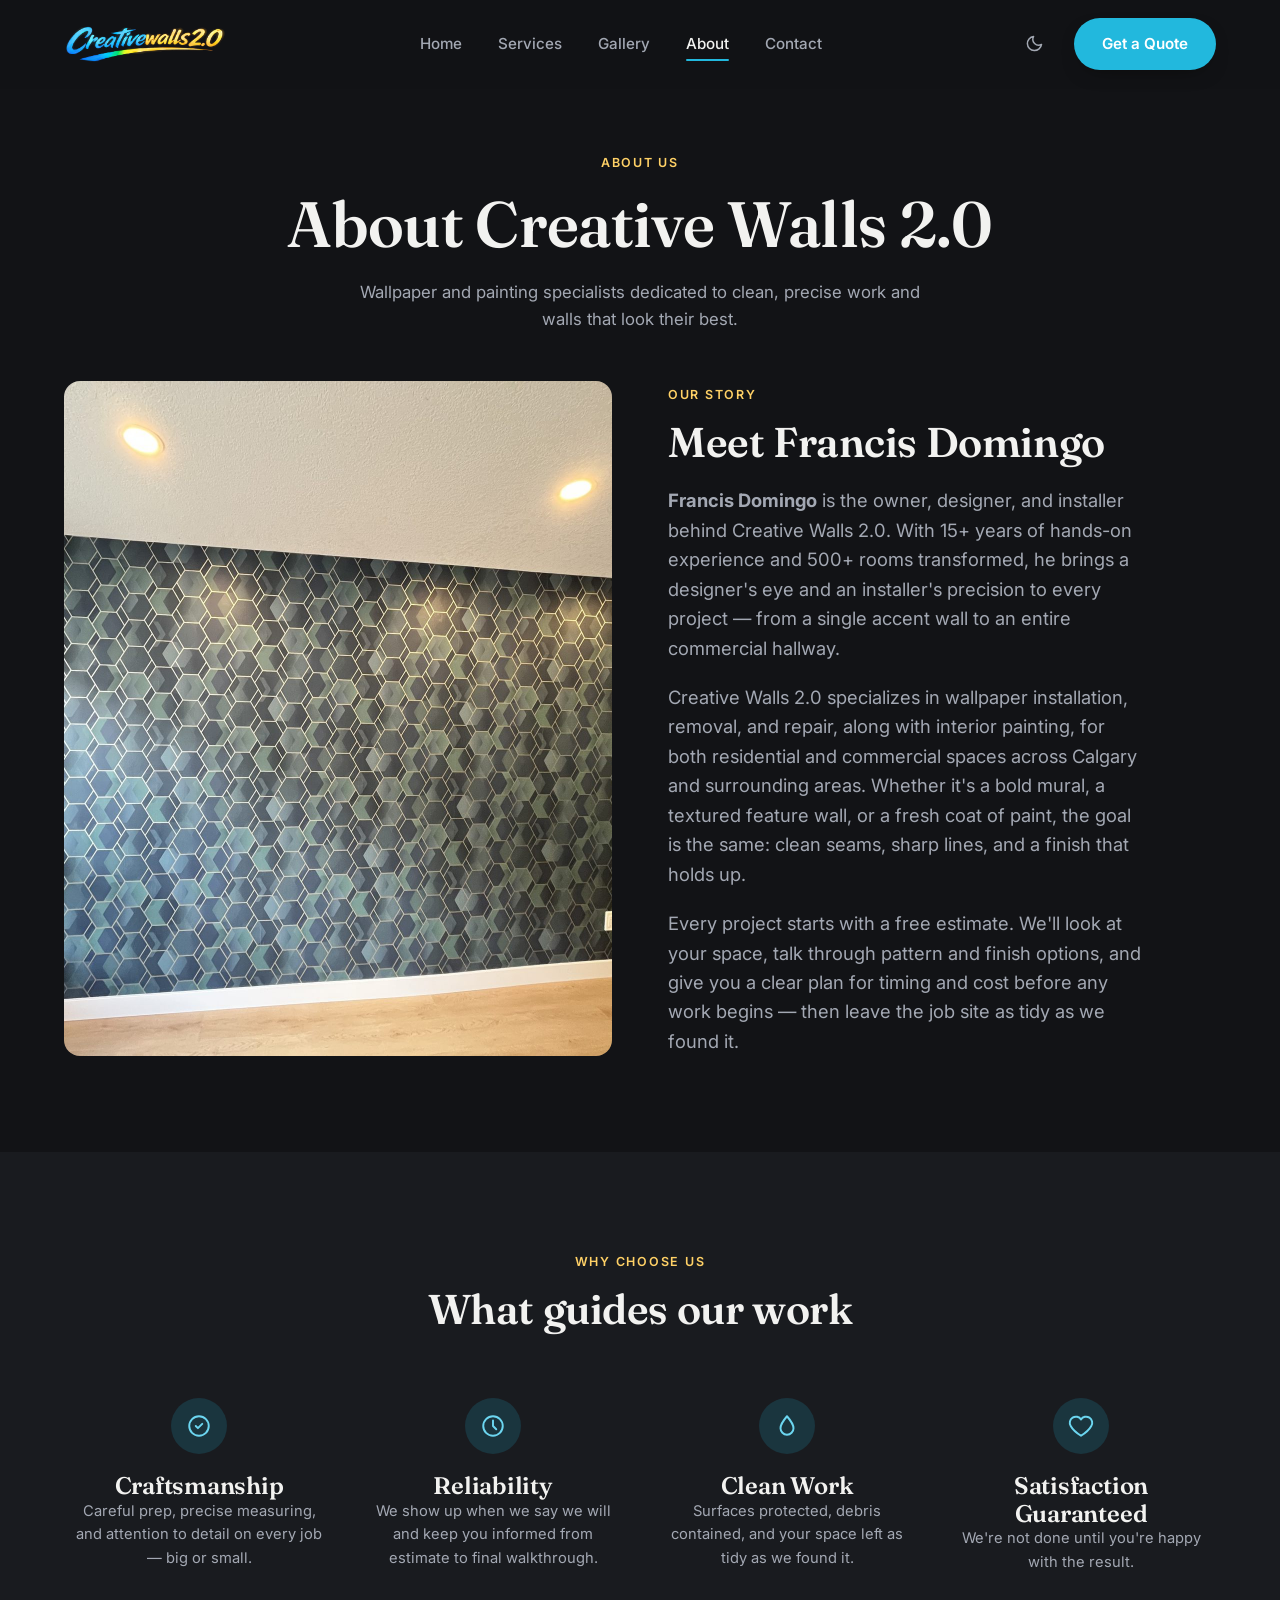
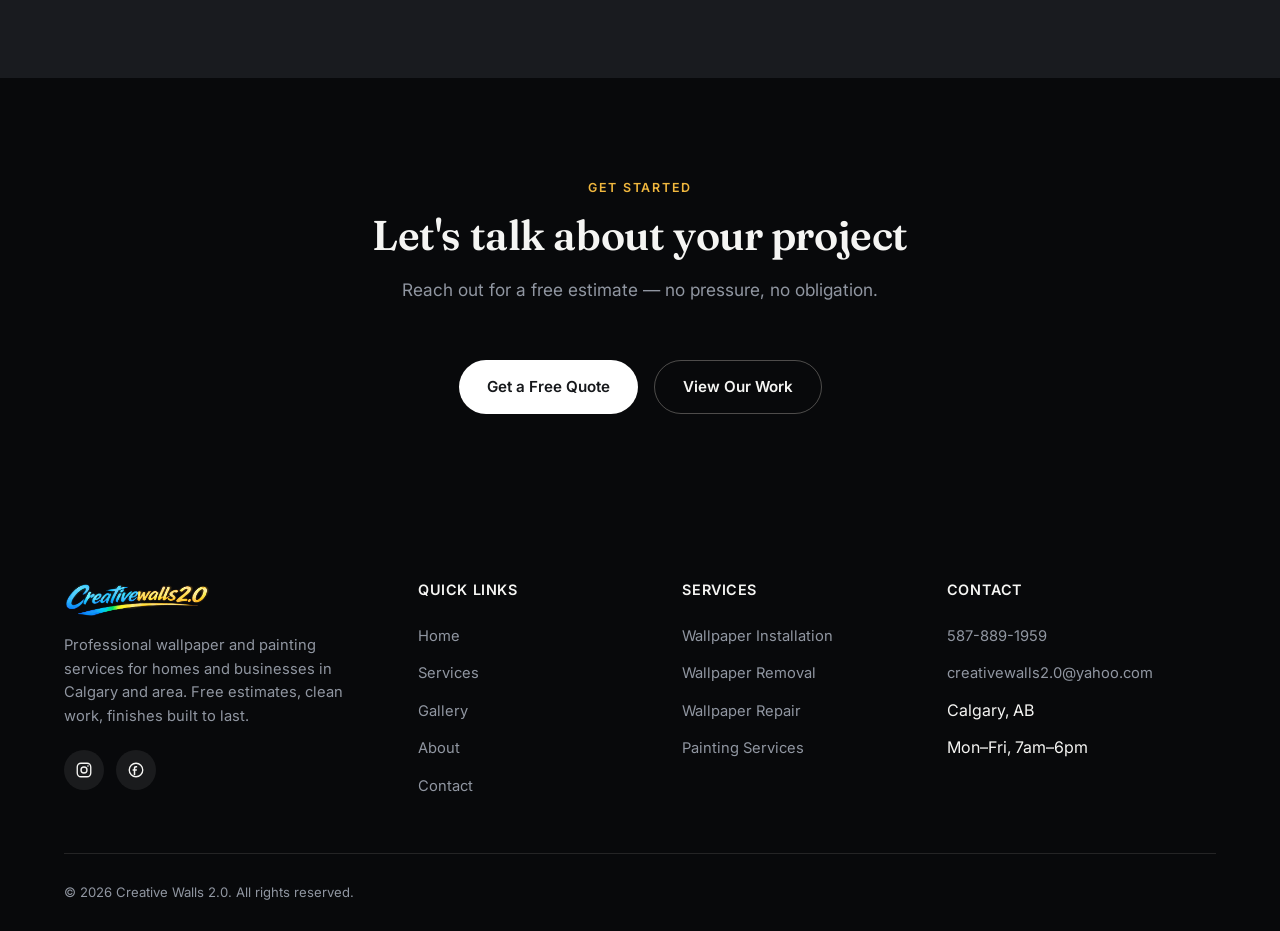
==== about.html @ c2001991 "Initial commit: Creative Walls 2.0 website Static HTML/CSS/JS site for a Calgary wallpaper and paint" ====
<!doctype html>
<html lang="en">
<head>
<meta charset="UTF-8" />
<script>try{var t=localStorage.getItem('cw2-theme')||'dark';document.documentElement.setAttribute('data-theme',t);}catch(e){}</script>
<meta name="viewport" content="width=device-width, initial-scale=1.0" />
<title>About — Creative Walls 2.0</title>
<meta name="description" content="Learn about Creative Walls 2.0 — wallpaper and painting specialists led by Francis Domingo." />
<link rel="preconnect" href="https://fonts.googleapis.com" />
<link rel="preconnect" href="https://fonts.gstatic.com" crossorigin />
<link href="https://fonts.googleapis.com/css2?family=Fraunces:opsz,wght@9..144,500;9..144,600;9..144,700&family=Inter:wght@400;500;600;700&display=swap" rel="stylesheet" />
<link rel="stylesheet" href="css/style.css" />
</head>
<body>

<header class="site-header">
  <nav class="nav">
    <a href="index.html" class="logo"><img src="images/logo/creativewalls-logo.png" alt="Creative Walls 2.0" /></a>
    <ul class="nav-links">
      <li><a href="index.html">Home</a></li>
      <li><a href="services.html">Services</a></li>
      <li><a href="gallery.html">Gallery</a></li>
      <li><a href="about.html">About</a></li>
      <li><a href="contact.html">Contact</a></li>
    </ul>
    <div class="nav-actions">
      <button class="theme-toggle" aria-label="Toggle dark mode">
        <svg class="icon-sun" viewBox="0 0 24 24" fill="none" stroke="currentColor" stroke-width="1.8" stroke-linecap="round"><circle cx="12" cy="12" r="4"/><path d="M12 2v2M12 20v2M4.9 4.9l1.4 1.4M17.7 17.7l1.4 1.4M2 12h2M20 12h2M4.9 19.1l1.4-1.4M17.7 6.3l1.4-1.4"/></svg>
        <svg class="icon-moon" viewBox="0 0 24 24" fill="none" stroke="currentColor" stroke-width="1.8" stroke-linecap="round" stroke-linejoin="round"><path d="M21 12.5A8.5 8.5 0 1111.5 3a7 7 0 009.5 9.5z"/></svg>
      </button>
      <a href="contact.html" class="btn btn-primary">Get a Quote</a>
      <button class="nav-toggle" aria-label="Toggle menu" aria-expanded="false">
        <svg viewBox="0 0 24 24" fill="none" stroke="currentColor" stroke-width="1.8" stroke-linecap="round"><path d="M4 7h16M4 12h16M4 17h16"/></svg>
      </button>
    </div>
  </nav>
</header>

<main>

  <div class="page-header container">
    <span class="eyebrow">About Us</span>
    <h1>About Creative Walls 2.0</h1>
    <p>Wallpaper and painting specialists dedicated to clean, precise work and walls that look their best.</p>
  </div>

  <section class="container about-hero">
    <div class="hero-media reveal">
      <div class="photo"><img src="images/wallpaper/wall1After.jpg" alt="Finished bedroom accent wall with blue patterned wallpaper" /></div>
    </div>
    <div class="hero-copy reveal">
      <span class="eyebrow">Our Story</span>
      <h2>Meet Francis Domingo</h2>
      <p><strong>Francis Domingo</strong> is the owner, designer, and installer behind Creative Walls 2.0. With 15+ years of hands-on experience and 500+ rooms transformed, he brings a designer's eye and an installer's precision to every project — from a single accent wall to an entire commercial hallway.</p>
      <p>Creative Walls 2.0 specializes in wallpaper installation, removal, and repair, along with interior painting, for both residential and commercial spaces across Calgary and surrounding areas. Whether it's a bold mural, a textured feature wall, or a fresh coat of paint, the goal is the same: clean seams, sharp lines, and a finish that holds up.</p>
      <p>Every project starts with a free estimate. We'll look at your space, talk through pattern and finish options, and give you a clear plan for timing and cost before any work begins — then leave the job site as tidy as we found it.</p>
    </div>
  </section>

  <!-- Values -->
  <section class="section-alt">
    <div class="container">
      <div class="section-head center reveal">
        <span class="eyebrow">Why Choose Us</span>
        <h2>What guides our work</h2>
      </div>
      <div class="grid-4">
        <div class="value-card reveal">
          <div class="icon-badge">
            <svg viewBox="0 0 24 24" fill="none" stroke="currentColor" stroke-width="1.8" stroke-linecap="round" stroke-linejoin="round"><circle cx="12" cy="12" r="9"/><path d="M9 12l2 2 4-4"/></svg>
          </div>
          <h3>Craftsmanship</h3>
          <p>Careful prep, precise measuring, and attention to detail on every job — big or small.</p>
        </div>
        <div class="value-card reveal">
          <div class="icon-badge">
            <svg viewBox="0 0 24 24" fill="none" stroke="currentColor" stroke-width="1.8" stroke-linecap="round" stroke-linejoin="round"><circle cx="12" cy="12" r="9"/><path d="M12 7v5l3 3"/></svg>
          </div>
          <h3>Reliability</h3>
          <p>We show up when we say we will and keep you informed from estimate to final walkthrough.</p>
        </div>
        <div class="value-card reveal">
          <div class="icon-badge">
            <svg viewBox="0 0 24 24" fill="none" stroke="currentColor" stroke-width="1.8" stroke-linecap="round" stroke-linejoin="round"><path d="M12 3s6 7 6 11a6 6 0 01-12 0c0-4 6-11 6-11z"/></svg>
          </div>
          <h3>Clean Work</h3>
          <p>Surfaces protected, debris contained, and your space left as tidy as we found it.</p>
        </div>
        <div class="value-card reveal">
          <div class="icon-badge">
            <svg viewBox="0 0 24 24" fill="none" stroke="currentColor" stroke-width="1.8" stroke-linecap="round" stroke-linejoin="round"><path d="M12 21s-7-4.4-9.5-9A5.5 5.5 0 0112 6a5.5 5.5 0 019.5 6c-2.5 4.6-9.5 9-9.5 9z"/></svg>
          </div>
          <h3>Satisfaction Guaranteed</h3>
          <p>We're not done until you're happy with the result.</p>
        </div>
      </div>
    </div>
  </section>

  <!-- CTA band -->
  <section class="section-dark cta-band">
    <div class="container">
      <div class="section-head center reveal">
        <span class="eyebrow">Get Started</span>
        <h2>Let's talk about your project</h2>
        <p>Reach out for a free estimate — no pressure, no obligation.</p>
      </div>
      <div class="hero-actions reveal">
        <a href="contact.html" class="btn btn-light">Get a Free Quote</a>
        <a href="gallery.html" class="btn btn-outline">View Our Work</a>
      </div>
    </div>
  </section>

</main>

<footer class="site-footer section-dark">
  <div class="container">
    <div class="footer-grid">
      <div class="footer-brand">
        <a href="index.html" class="logo"><img src="images/logo/creativewalls-logo.png" alt="Creative Walls 2.0" /></a>
        <p>Professional wallpaper and painting services for homes and businesses in Calgary and area. Free estimates, clean work, finishes built to last.</p>
        <div class="social-links">
          <a href="https://instagram.com/creativewalls2.0" target="_blank" rel="noopener" aria-label="Creative Walls 2.0 on Instagram">
            <svg viewBox="0 0 24 24" fill="none" stroke="currentColor" stroke-width="1.8"><rect x="3" y="3" width="18" height="18" rx="5"/><circle cx="12" cy="12" r="4"/><circle cx="17.3" cy="6.7" r="1.1" fill="currentColor" stroke="none"/></svg>
          </a>
          <a href="https://facebook.com/Creativewalls" target="_blank" rel="noopener" aria-label="Creative Walls 2.0 on Facebook">
            <svg viewBox="0 0 24 24" fill="none" stroke="currentColor" stroke-width="1.8"><circle cx="12" cy="12" r="9"/><path d="M13.5 8.5h-1.2a1.3 1.3 0 00-1.3 1.3V11h2.3l-.3 2h-2v5.5h-2V13h-1.5v-2h1.5v-1.5c0-1.7 1-2.8 2.8-2.8h1.7z" fill="currentColor" stroke="none"/></svg>
          </a>
        </div>
      </div>
      <div class="footer-col">
        <h4>Quick Links</h4>
        <ul>
          <li><a href="index.html">Home</a></li>
          <li><a href="services.html">Services</a></li>
          <li><a href="gallery.html">Gallery</a></li>
          <li><a href="about.html">About</a></li>
          <li><a href="contact.html">Contact</a></li>
        </ul>
      </div>
      <div class="footer-col">
        <h4>Services</h4>
        <ul>
          <li><a href="services.html#wallpaper">Wallpaper Installation</a></li>
          <li><a href="services.html#wallpaper">Wallpaper Removal</a></li>
          <li><a href="services.html#wallpaper">Wallpaper Repair</a></li>
          <li><a href="services.html#painting">Painting Services</a></li>
        </ul>
      </div>
      <div class="footer-col">
        <h4>Contact</h4>
        <ul>
          <li><a href="tel:+15878891959">587-889-1959</a></li>
          <li><a href="mailto:creativewalls2.0@yahoo.com">creativewalls2.0@yahoo.com</a></li>
          <li>Calgary, AB</li>
          <li>Mon–Fri, 7am–6pm</li>
        </ul>
      </div>
    </div>
    <div class="footer-bottom">
      <span>© <span data-year></span> Creative Walls 2.0. All rights reserved.</span>
    </div>
  </div>
</footer>

<script src="js/main.js"></script>
</body>
</html>
---- css/style.css ----
/* ==========================================================================
   Creative Walls 2.0 — shared stylesheet
   ========================================================================== */

:root {
  --bg: #f7f7f8;
  --bg-alt: #ececef;
  --surface: #ffffff;
  --ink: #16181b;
  --ink-muted: #5c6270;
  --accent: #0ea5c7;
  --accent-ink: #0b7c93;
  --accent-soft: #d9f0f5;
  --gold: #e0a030;
  --gold-dark: #b87d1e;
  --gold-soft: #fbeac9;
  --line: #e2e4e8;
  --dark: #101114;
  --dark-ink: #f2f2f0;
  --dark-muted: #9aa0ac;
  --header-bg: rgba(250, 248, 244, 0.9);

  --font-serif: "Fraunces", Georgia, serif;
  --font-sans: "Inter", -apple-system, BlinkMacSystemFont, "Segoe UI", sans-serif;

  --radius: 16px;
  --radius-sm: 10px;
  --shadow: 0 20px 50px -20px rgba(30, 26, 23, 0.25);
  --shadow-sm: 0 8px 20px -10px rgba(30, 26, 23, 0.2);
  --container: 1200px;
}

[data-theme="dark"] {
  --bg: #121316;
  --bg-alt: #191b1f;
  --surface: #1c1f24;
  --ink: #f2f2f0;
  --ink-muted: #a3a8b3;
  --accent: #22b8dd;
  --accent-ink: #6cd6f0;
  --accent-soft: rgba(34, 184, 221, 0.16);
  --gold: #f0b73e;
  --gold-dark: #ffd166;
  --gold-soft: rgba(240, 183, 62, 0.18);
  --line: #2a2d33;
  --dark: #08090b;
  --dark-ink: #f5f5f3;
  --dark-muted: #9096a1;
  --header-bg: rgba(18, 19, 22, 0.85);
  --shadow: 0 20px 50px -20px rgba(0, 0, 0, 0.6);
  --shadow-sm: 0 8px 20px -10px rgba(0, 0, 0, 0.5);
}

body { transition: background-color 0.25s ease, color 0.25s ease; }

/* ---------- Reset ---------- */
* { box-sizing: border-box; margin: 0; padding: 0; }
html { scroll-behavior: smooth; }
body {
  font-family: var(--font-sans);
  background: var(--bg);
  color: var(--ink);
  line-height: 1.6;
  -webkit-font-smoothing: antialiased;
}
img { max-width: 100%; display: block; }
a { color: inherit; text-decoration: none; }
ul { list-style: none; }
button { font: inherit; cursor: pointer; border: none; background: none; }
h1, h2, h3, h4 {
  font-family: var(--font-serif);
  font-weight: 600;
  line-height: 1.15;
  letter-spacing: -0.01em;
}
h1 { font-size: clamp(2.4rem, 5vw, 4rem); }
h2 { font-size: clamp(1.9rem, 3.4vw, 2.6rem); }
h3 { font-size: clamp(1.2rem, 2vw, 1.5rem); }
p { color: var(--ink-muted); }

.container {
  max-width: var(--container);
  margin: 0 auto;
  padding-left: 24px;
  padding-right: 24px;
}
.page-header + section { padding-top: 0; }

section { padding: 96px 0; }
.section-alt { background: var(--bg-alt); }
.section-dark { background: var(--dark); color: var(--dark-ink); }
.section-dark p { color: var(--dark-muted); }
.section-dark h2, .section-dark h3 { color: var(--dark-ink); }

.eyebrow {
  display: inline-block;
  font-size: 0.78rem;
  font-weight: 600;
  letter-spacing: 0.14em;
  text-transform: uppercase;
  color: var(--gold-dark);
  margin-bottom: 14px;
}
.section-dark .eyebrow { color: var(--gold); }

.section-head {
  max-width: 640px;
  margin: 0 0 56px;
}
.section-head.center { margin-left: auto; margin-right: auto; text-align: center; }
.section-head p { margin-top: 16px; font-size: 1.08rem; }

/* ---------- Buttons ---------- */
.btn {
  display: inline-flex;
  align-items: center;
  gap: 8px;
  padding: 14px 28px;
  border-radius: 999px;
  font-weight: 600;
  font-size: 0.95rem;
  transition: transform 0.2s ease, box-shadow 0.2s ease, background 0.2s ease, color 0.2s ease;
  white-space: nowrap;
}
.btn-primary {
  background: var(--accent);
  color: #fff;
  box-shadow: var(--shadow-sm);
}
.btn-primary:hover { background: var(--accent-ink); transform: translateY(-2px); }
.btn-outline {
  background: transparent;
  color: var(--ink);
  border: 1.5px solid var(--line);
}
.btn-outline:hover { border-color: var(--ink); transform: translateY(-2px); }
.section-dark .btn-outline { color: var(--dark-ink); border-color: rgba(237, 231, 221, 0.3); }
.section-dark .btn-outline:hover { border-color: var(--dark-ink); }
.btn-light {
  background: #fff;
  color: #16181b;
}
.btn-light:hover { transform: translateY(-2px); box-shadow: var(--shadow-sm); }

/* ---------- Image placeholders (swap for real photos in /images) ---------- */
.img-placeholder {
  position: relative;
  border-radius: var(--radius);
  overflow: hidden;
  background: linear-gradient(135deg, var(--accent-soft), var(--accent) 130%);
  min-height: 220px;
}
.img-placeholder::after {
  content: "";
  position: absolute;
  inset: 0;
  opacity: 0.15;
  background-image: repeating-linear-gradient(
    45deg,
    #fff 0px,
    #fff 2px,
    transparent 2px,
    transparent 26px
  );
}
.img-placeholder.ph-b { background: linear-gradient(135deg, #dfe1e4, var(--ink) 150%); }
.img-placeholder.ph-c { background: linear-gradient(135deg, var(--accent), var(--accent-ink) 130%); }
.img-placeholder.ph-d { background: linear-gradient(135deg, var(--gold-soft), var(--gold) 140%); }

/* ---------- Real photos (used in place of placeholders once available) ---------- */
.photo {
  border-radius: var(--radius);
  overflow: hidden;
}
.photo img {
  width: 100%;
  height: 100%;
  object-fit: cover;
  display: block;
}
.gallery-item .photo { min-height: 260px; aspect-ratio: 4 / 5; }
.gallery-item .photo img { min-height: 260px; transition: transform 0.35s ease; }
.gallery-item:hover .photo img { transform: scale(1.03); }
.hero-media .photo, .hero-media .photo img { min-height: 480px; }
.service-row-media .photo, .service-row-media .photo img { min-height: 360px; }
.about-hero .photo, .about-hero .photo img { min-height: 420px; }
.preview-strip .photo, .preview-strip .photo img { min-height: 140px; }
.preview-strip .photo:nth-child(1), .preview-strip .photo:nth-child(4) { grid-row: span 2; }
.preview-strip .photo:nth-child(1) img, .preview-strip .photo:nth-child(4) img { min-height: 300px; }
.lightbox-inner .photo img { min-height: 60vh; max-height: 78vh; width: auto; margin: 0 auto; object-fit: contain; }

/* ---------- Nav ---------- */
.site-header {
  position: sticky;
  top: 0;
  z-index: 100;
  background: var(--header-bg);
  backdrop-filter: blur(10px);
  border-bottom: 1px solid transparent;
  transition: background-color 0.25s ease, border-color 0.2s ease, box-shadow 0.2s ease;
}
.site-header.is-scrolled {
  border-bottom-color: var(--line);
  box-shadow: 0 4px 20px -10px rgba(30, 26, 23, 0.15);
}
.nav {
  display: flex;
  align-items: center;
  justify-content: space-between;
  padding: 18px 24px;
  max-width: var(--container);
  margin: 0 auto;
}
.logo {
  display: flex;
  align-items: center;
}
.logo img {
  height: 40px;
  width: auto;
  display: block;
}
.footer-brand .logo img { height: 36px; }
.nav-links {
  display: flex;
  align-items: center;
  gap: 36px;
}
.nav-links a {
  font-size: 0.95rem;
  font-weight: 500;
  color: var(--ink-muted);
  position: relative;
  padding: 4px 0;
  transition: color 0.2s ease;
}
.nav-links a:hover, .nav-links a.active { color: var(--ink); }
.nav-links a.active::after {
  content: "";
  position: absolute;
  left: 0; right: 0; bottom: -4px;
  height: 2px;
  background: var(--accent);
  border-radius: 2px;
}
.nav-actions { display: flex; align-items: center; gap: 20px; }
.theme-toggle {
  width: 40px; height: 40px;
  border-radius: 50%;
  display: flex; align-items: center; justify-content: center;
  color: var(--ink-muted);
  transition: background 0.2s ease, color 0.2s ease;
  flex-shrink: 0;
}
.theme-toggle:hover { background: var(--bg-alt); color: var(--ink); }
.theme-toggle svg { width: 20px; height: 20px; }
.theme-toggle .icon-moon { display: none; }
[data-theme="dark"] .theme-toggle .icon-sun { display: none; }
[data-theme="dark"] .theme-toggle .icon-moon { display: block; }
.nav-toggle {
  display: none;
  width: 40px; height: 40px;
  align-items: center; justify-content: center;
  color: var(--ink);
}
.nav-toggle svg { width: 22px; height: 22px; }

/* ---------- Hero ---------- */
.hero {
  padding-top: 72px;
  padding-bottom: 96px;
  display: grid;
  grid-template-columns: 1.1fr 1fr;
  gap: 56px;
  align-items: center;
}
.hero-copy p { font-size: 1.15rem; max-width: 480px; margin-top: 20px; }
.hero-actions { display: flex; gap: 16px; margin-top: 36px; flex-wrap: wrap; }
.hero-stats {
  display: flex;
  gap: 40px;
  margin-top: 56px;
  padding-top: 32px;
  border-top: 1px solid var(--line);
}
.hero-stats .stat b {
  display: block;
  font-family: var(--font-serif);
  font-size: 1.8rem;
  color: var(--ink);
}
.hero-stats .stat span { font-size: 0.85rem; color: var(--ink-muted); }
.hero-media .img-placeholder { min-height: 480px; }

/* ---------- Trust bar ---------- */
.trust-bar {
  padding: 28px 0;
  border-top: 1px solid var(--line);
  border-bottom: 1px solid var(--line);
}
.trust-grid {
  display: grid;
  grid-template-columns: repeat(4, 1fr);
  gap: 24px;
  max-width: var(--container);
  margin: 0 auto;
  padding: 0 24px;
}
.trust-item {
  display: flex;
  align-items: center;
  gap: 12px;
  font-size: 0.92rem;
  font-weight: 600;
  color: var(--ink);
}
.trust-item svg { width: 22px; height: 22px; color: var(--accent); flex-shrink: 0; }

/* ---------- Cards ---------- */
.grid-2 { display: grid; grid-template-columns: repeat(2, 1fr); gap: 28px; }
.grid-3 { display: grid; grid-template-columns: repeat(3, 1fr); gap: 28px; }
.grid-4 { display: grid; grid-template-columns: repeat(4, 1fr); gap: 24px; }

.service-card {
  background: var(--surface);
  border-radius: var(--radius);
  padding: 36px 32px;
  border: 1px solid var(--line);
  transition: transform 0.25s ease, box-shadow 0.25s ease;
}
.service-card:hover { transform: translateY(-6px); box-shadow: var(--shadow); }
.service-card .icon-badge {
  width: 52px; height: 52px;
  border-radius: 14px;
  background: var(--accent-soft);
  display: flex; align-items: center; justify-content: center;
  margin-bottom: 22px;
}
.service-card .icon-badge svg { width: 26px; height: 26px; color: var(--accent-ink); }
.service-card h3 { margin-bottom: 10px; }
.service-card p { font-size: 0.96rem; margin-bottom: 18px; }
.service-card ul li {
  display: flex; align-items: center; gap: 10px;
  font-size: 0.92rem; color: var(--ink-muted);
  padding: 6px 0;
}
.service-card ul li svg { width: 16px; height: 16px; color: var(--accent); flex-shrink: 0; }
.service-card .link-more {
  display: inline-flex; align-items: center; gap: 6px;
  margin-top: 20px; font-weight: 600; font-size: 0.9rem; color: var(--accent-ink);
}

.value-card { text-align: center; padding: 8px; }
.value-card .icon-badge {
  width: 56px; height: 56px; margin: 0 auto 18px;
  border-radius: 50%;
  background: var(--accent-soft);
  display: flex; align-items: center; justify-content: center;
}
.value-card .icon-badge svg { width: 26px; height: 26px; color: var(--accent-ink); }
.value-card p { font-size: 0.92rem; }

/* ---------- Service detail rows ---------- */
.service-row {
  display: grid;
  grid-template-columns: 1fr 1fr;
  gap: 64px;
  align-items: center;
  padding: 64px 0;
  border-bottom: 1px solid var(--line);
}
.service-row:last-child { border-bottom: none; }
.service-row.reverse .service-row-media { order: 2; }
.service-row-media .img-placeholder { min-height: 360px; }
.service-row-copy .icon-badge {
  width: 52px; height: 52px; border-radius: 14px;
  background: var(--accent-soft);
  display: flex; align-items: center; justify-content: center;
  margin-bottom: 20px;
}
.service-row-copy .icon-badge svg { width: 26px; height: 26px; color: var(--accent-ink); }
.service-row-copy h3 { font-size: clamp(1.5rem, 2.4vw, 2rem); margin-bottom: 16px; }
.service-row-copy p { margin-bottom: 16px; }
.service-row-copy ul { margin-top: 20px; }
.service-row-copy ul li {
  display: flex; align-items: flex-start; gap: 10px;
  padding: 7px 0; font-size: 0.96rem; color: var(--ink-muted);
}
.service-row-copy ul li svg { width: 18px; height: 18px; color: var(--accent); flex-shrink: 0; margin-top: 2px; }

/* ---------- About ---------- */
.about-hero { display: grid; grid-template-columns: 1fr 1fr; gap: 56px; align-items: center; }
.about-hero .hero-media { align-self: stretch; }
.about-hero .hero-media .photo { height: 100%; }
.about-hero .img-placeholder { min-height: 420px; }

/* ---------- Gallery ---------- */
.filter-bar {
  display: flex; gap: 12px; flex-wrap: wrap;
  margin-bottom: 44px;
}
.filter-btn {
  padding: 10px 22px;
  border-radius: 999px;
  border: 1.5px solid var(--line);
  font-weight: 600; font-size: 0.9rem;
  color: var(--ink-muted);
  transition: all 0.2s ease;
}
.filter-btn:hover { border-color: var(--ink); color: var(--ink); }
.filter-btn.active { background: var(--accent); border-color: var(--accent); color: #fff; }

.gallery-grid {
  display: grid;
  grid-template-columns: repeat(3, 1fr);
  gap: 22px;
}
.gallery-item {
  cursor: pointer;
}
.gallery-item .img-placeholder { min-height: 260px; margin-bottom: 0; transition: transform 0.35s ease; }
.gallery-item:hover .img-placeholder { transform: scale(1.03); }
.gallery-item figcaption {
  font-size: 0.85rem;
  font-weight: 600;
  margin-top: 10px;
  color: var(--ink-muted);
}
.gallery-item.is-hidden { display: none; }

.lightbox {
  position: fixed; inset: 0;
  background: rgba(20, 17, 15, 0.92);
  display: none;
  align-items: center; justify-content: center;
  z-index: 200;
  padding: 40px;
}
.lightbox.is-open { display: flex; }
.lightbox-inner {
  max-width: 900px; width: 100%;
}
.lightbox-inner .img-placeholder { min-height: 60vh; }
.lightbox-close {
  position: absolute; top: 28px; right: 32px;
  width: 44px; height: 44px;
  border-radius: 50%;
  background: rgba(255,255,255,0.1);
  display: flex; align-items: center; justify-content: center;
}
.lightbox-close svg { width: 20px; height: 20px; color: #fff; }
.lightbox-caption { color: var(--dark-muted); text-align: center; margin-top: 18px; }

/* ---------- Gallery preview strip (home) ---------- */
.preview-strip {
  display: grid;
  grid-template-columns: repeat(6, 1fr);
  gap: 16px;
}
.preview-strip .img-placeholder { min-height: 140px; }
.preview-strip .img-placeholder:nth-child(1),
.preview-strip .img-placeholder:nth-child(4) { grid-row: span 2; min-height: 300px; }

/* ---------- Reviews carousel ---------- */
.carousel { max-width: 820px; margin: 0 auto; }
.carousel-viewport {
  overflow: hidden;
  background: var(--surface);
  border: 1px solid var(--line);
  border-radius: var(--radius);
  touch-action: pan-y;
}
.carousel-track {
  display: flex;
  transition: transform 0.6s cubic-bezier(0.22, 0.61, 0.36, 1);
}
.review-card {
  flex: 0 0 100%;
  padding: 52px 56px;
  text-align: center;
  display: flex;
  flex-direction: column;
  align-items: center;
  justify-content: center;
}
.review-card .stars {
  color: var(--gold);
  font-size: 1.35rem;
  letter-spacing: 5px;
}
.review-card blockquote {
  font-family: var(--font-serif);
  font-size: clamp(1.15rem, 2.2vw, 1.6rem);
  font-weight: 500;
  line-height: 1.45;
  color: var(--ink);
  margin: 22px 0 26px;
  max-width: 660px;
}
.review-card figcaption {
  font-size: 0.95rem;
  font-weight: 600;
  letter-spacing: 0.04em;
  color: var(--ink-muted);
}
.carousel-controls {
  display: flex;
  align-items: center;
  justify-content: center;
  gap: 20px;
  margin-top: 28px;
}
.carousel-btn {
  width: 44px; height: 44px;
  border-radius: 50%;
  border: 1.5px solid var(--line);
  color: var(--ink);
  display: flex; align-items: center; justify-content: center;
  transition: background 0.2s ease, border-color 0.2s ease, color 0.2s ease;
}
.carousel-btn:hover { background: var(--accent); border-color: var(--accent); color: #fff; }
.carousel-btn svg { width: 18px; height: 18px; }
.carousel-dots { display: flex; gap: 10px; align-items: center; }
.carousel-dot {
  width: 10px; height: 10px;
  border-radius: 999px;
  background: var(--line);
  transition: width 0.3s ease, background 0.3s ease;
}
.carousel-dot:hover { background: var(--ink-muted); }
.carousel-dot.is-active { width: 28px; background: var(--accent); }
.carousel-btn:focus-visible, .carousel-dot:focus-visible { outline: 2px solid var(--accent); outline-offset: 3px; }
@media (max-width: 720px) {
  .review-card { padding: 36px 24px; }
}
@keyframes review-fade { from { opacity: 0; } to { opacity: 1; } }
@media (prefers-reduced-motion: reduce) {
  .carousel-track { transition: none; }
  .review-card.is-active { animation: review-fade 0.7s ease; }
}

/* ---------- CTA band ---------- */
.cta-band {
  text-align: center;
}
.cta-band .section-head { margin-left: auto; margin-right: auto; }
.cta-band .hero-actions { justify-content: center; }

/* ---------- Contact ---------- */
.contact-grid {
  display: grid;
  grid-template-columns: 0.85fr 1.15fr;
  gap: 64px;
}
.contact-info-item {
  display: flex; gap: 16px; align-items: flex-start;
  padding: 20px 0;
  border-bottom: 1px solid var(--line);
}
.contact-info-item .icon-badge {
  width: 44px; height: 44px; border-radius: 12px;
  background: var(--accent-soft);
  display: flex; align-items: center; justify-content: center;
  flex-shrink: 0;
}
.contact-info-item .icon-badge svg { width: 20px; height: 20px; color: var(--accent-ink); }
.contact-info-item h4 { font-family: var(--font-sans); font-size: 0.95rem; margin-bottom: 4px; }
.contact-info-item p { font-size: 0.94rem; }

.map-frame {
  border-radius: var(--radius);
  overflow: hidden;
  border: 1px solid var(--line);
  margin-top: 32px;
}
.map-frame iframe { display: block; }

.contact-form {
  background: var(--surface);
  border: 1px solid var(--line);
  border-radius: var(--radius);
  padding: 44px;
}
.form-row { display: grid; grid-template-columns: 1fr 1fr; gap: 20px; }
.field { margin-bottom: 22px; }
.field label {
  display: block; font-size: 0.85rem; font-weight: 600;
  margin-bottom: 8px; color: var(--ink);
}
.field input, .field select, .field textarea {
  width: 100%;
  padding: 13px 16px;
  border: 1.5px solid var(--line);
  border-radius: var(--radius-sm);
  font: inherit;
  color: var(--ink);
  background: var(--bg);
  transition: border-color 0.2s ease;
}
.field input:focus, .field select:focus, .field textarea:focus {
  outline: none;
  border-color: var(--accent);
}
.field textarea { resize: vertical; min-height: 130px; }
.form-note { font-size: 0.82rem; color: var(--ink-muted); margin-top: 14px; }

/* ---------- Thank-you page ---------- */
.thank-you {
  min-height: 60vh;
  display: flex;
  flex-direction: column;
  align-items: center;
  justify-content: center;
  text-align: center;
}
.thank-you .icon-badge {
  width: 64px; height: 64px;
  border-radius: 50%;
  background: var(--accent-soft);
  display: flex; align-items: center; justify-content: center;
  margin-bottom: 20px;
}
.thank-you .icon-badge svg { width: 30px; height: 30px; color: var(--accent-ink); }
.thank-you p { max-width: 520px; margin-top: 16px; font-size: 1.05rem; }
.thank-you .hero-actions { justify-content: center; }
.text-link { color: var(--accent-ink); font-weight: 600; white-space: nowrap; }

/* ---------- Footer ---------- */
.site-footer { padding: 72px 0 28px; }
.footer-grid {
  display: grid;
  grid-template-columns: 1.4fr 1fr 1fr 1.2fr;
  gap: 40px;
  padding-bottom: 48px;
  border-bottom: 1px solid rgba(237, 231, 221, 0.12);
}
.footer-brand p { margin-top: 16px; max-width: 280px; font-size: 0.92rem; }
.social-links { display: flex; gap: 12px; margin-top: 22px; }
.social-links a {
  width: 40px; height: 40px;
  border-radius: 50%;
  background: rgba(242, 242, 240, 0.08);
  display: flex; align-items: center; justify-content: center;
  transition: background 0.2s ease, transform 0.2s ease;
}
.social-links a:hover { background: var(--accent); transform: translateY(-2px); }
.social-links svg { width: 18px; height: 18px; color: var(--dark-ink); }
.footer-col h4 { font-family: var(--font-sans); font-size: 0.9rem; letter-spacing: 0.04em; text-transform: uppercase; margin-bottom: 18px; color: var(--dark-ink); }
.footer-col li { padding: 6px 0; }
.footer-col a { font-size: 0.92rem; color: var(--dark-muted); transition: color 0.2s ease; }
.footer-col a:hover { color: var(--dark-ink); }
.footer-bottom {
  display: flex; justify-content: space-between; align-items: center;
  padding-top: 28px;
  font-size: 0.82rem;
  color: var(--dark-muted);
  flex-wrap: wrap;
  gap: 12px;
}

/* ---------- Page header (interior pages) ---------- */
.page-header {
  padding-top: 64px;
  padding-bottom: 48px;
  text-align: center;
}
.page-header .eyebrow { display: block; }
.page-header p { max-width: 560px; margin: 18px auto 0; font-size: 1.05rem; }

/* ---------- Reveal animation ---------- */
.reveal {
  opacity: 0;
  transform: translateY(18px);
  transition: opacity 0.6s ease, transform 0.6s ease;
}
.reveal.is-visible { opacity: 1; transform: translateY(0); }

/* ---------- Responsive ---------- */
@media (max-width: 980px) {
  .hero { grid-template-columns: 1fr; }
  .hero-media { order: -1; }
  .hero-media .img-placeholder { min-height: 320px; }
  .hero-media .photo, .hero-media .photo img { min-height: 320px; }
  .about-hero { grid-template-columns: 1fr; }
  .contact-grid { grid-template-columns: 1fr; }
  .grid-3, .grid-4 { grid-template-columns: repeat(2, 1fr); }
  .trust-grid { grid-template-columns: repeat(2, 1fr); }
  .footer-grid { grid-template-columns: 1fr 1fr; }
  .service-row, .service-row.reverse { grid-template-columns: 1fr; }
  .service-row.reverse .service-row-media { order: 0; }
  .preview-strip { grid-template-columns: repeat(3, 1fr); }
  .preview-strip .img-placeholder:nth-child(1),
  .preview-strip .img-placeholder:nth-child(4) { grid-row: span 1; min-height: 140px; }
  .preview-strip .photo:nth-child(1), .preview-strip .photo:nth-child(4) { grid-row: span 1; }
  .preview-strip .photo:nth-child(1) img, .preview-strip .photo:nth-child(4) img { min-height: 140px; }
}

@media (max-width: 720px) {
  section { padding: 64px 0; }
  .hero { padding-top: 40px; padding-bottom: 64px; }
  .page-header { padding-top: 40px; padding-bottom: 32px; }
  .lightbox { padding: 16px; }
  .lightbox-close { top: 12px; right: 12px; }
  .nav-links { display: none; }
  .nav-toggle { display: flex; }
  .nav-links.is-open {
    display: flex;
    position: absolute;
    top: 100%; left: 0; right: 0;
    background: var(--surface);
    flex-direction: column;
    padding: 24px;
    gap: 20px;
    border-bottom: 1px solid var(--line);
    box-shadow: var(--shadow-sm);
  }
  .nav-actions .btn-primary { display: none; }
  .grid-2, .grid-3, .grid-4 { grid-template-columns: 1fr; }
  .gallery-grid { grid-template-columns: repeat(2, 1fr); }
  .trust-grid { grid-template-columns: 1fr 1fr; }
  .footer-grid { grid-template-columns: 1fr; }
  .form-row { grid-template-columns: 1fr; }
  .contact-form { padding: 28px; }
  .hero-stats { flex-wrap: wrap; gap: 24px; }
}

@media (max-width: 480px) {
  .gallery-grid { grid-template-columns: 1fr; }
  .preview-strip { grid-template-columns: repeat(2, 1fr); }
}
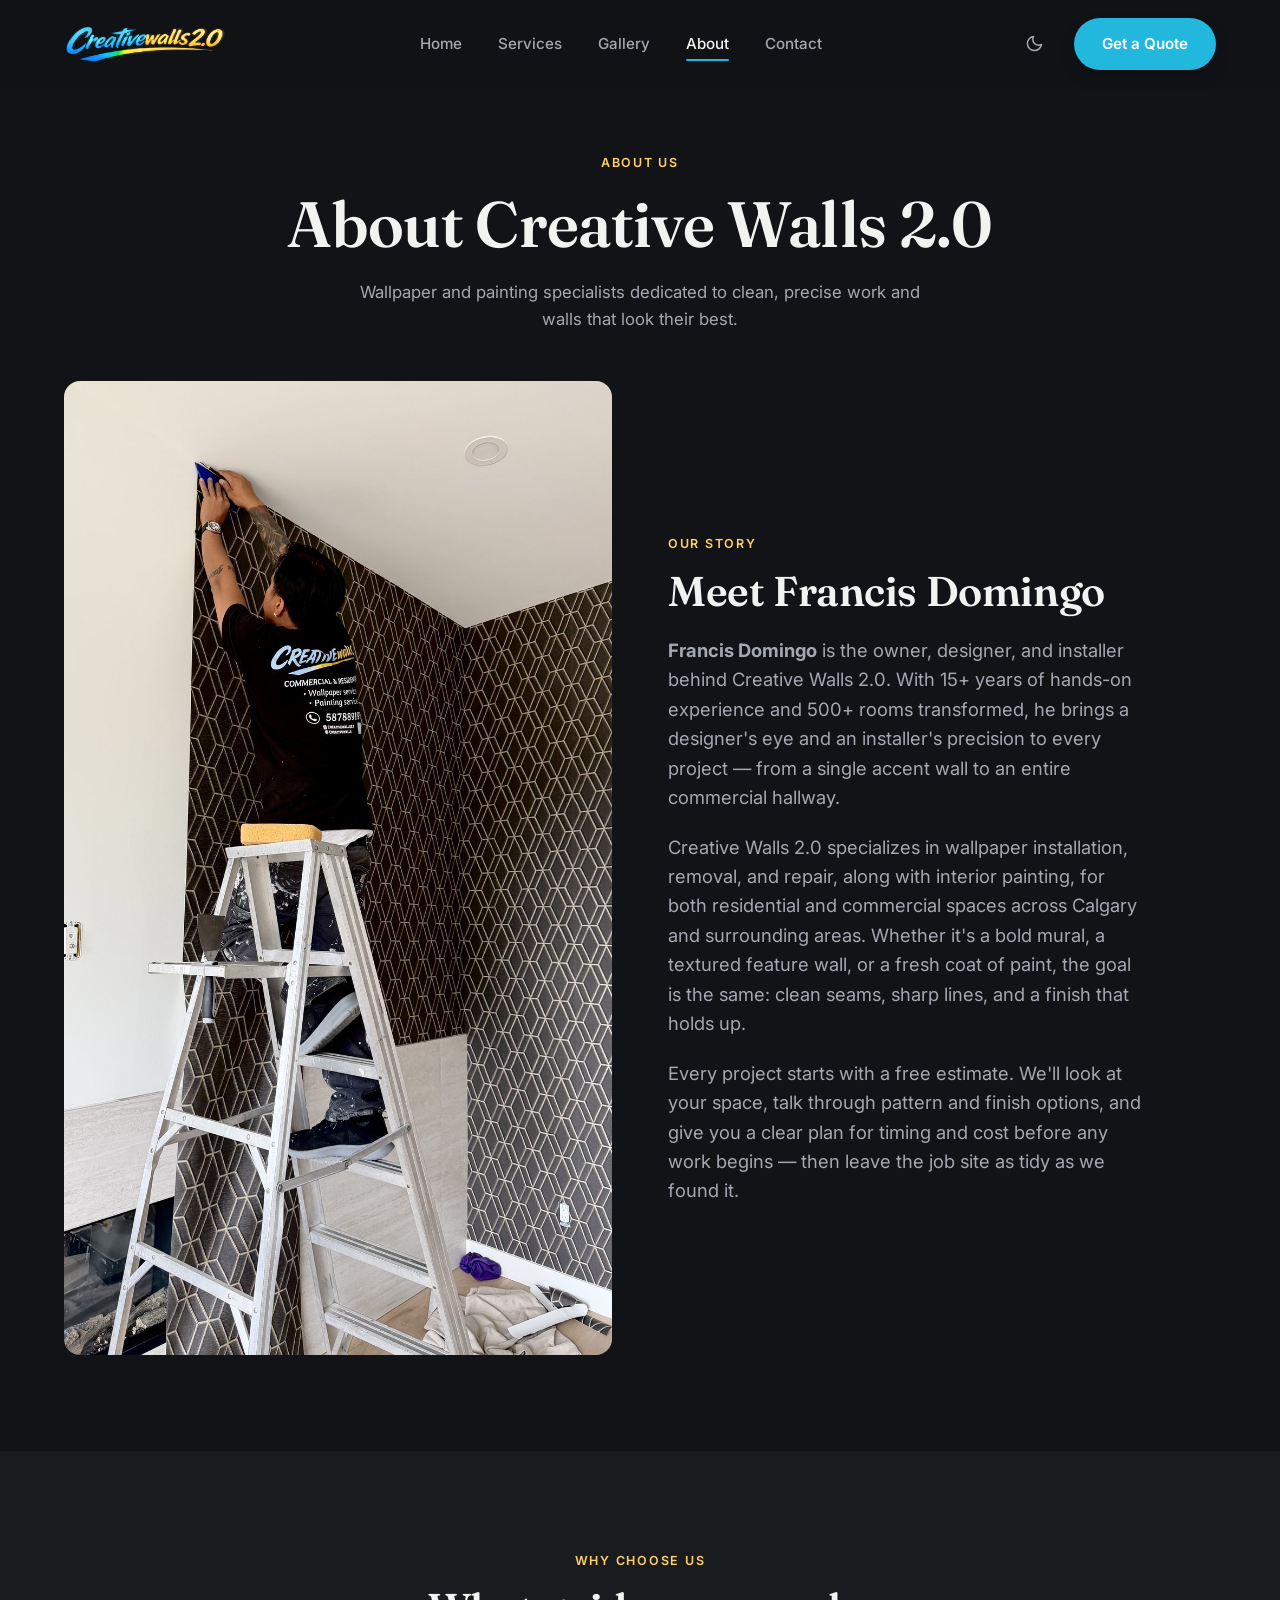
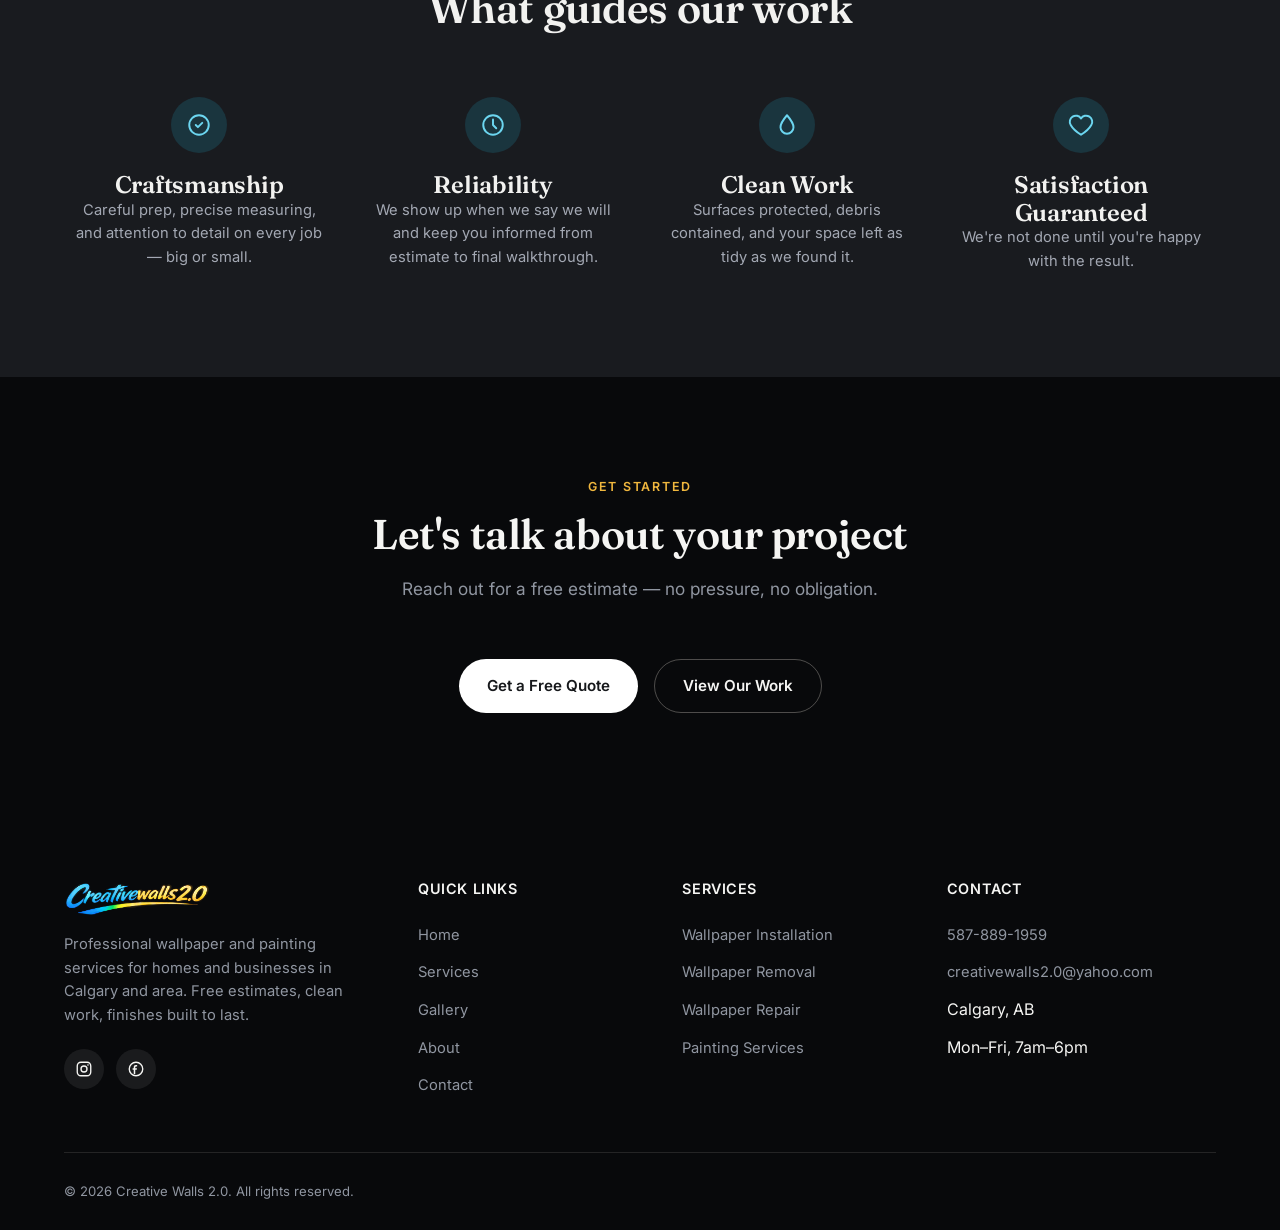
==== commit 38ae7cc2: "Add SEO/social tags, favicon, 404 page, new About photo; fix Facebook link - Social preview card (og" ====
--- a/about.html
+++ b/about.html
@@ -6,6 +6,21 @@
 <meta name="viewport" content="width=device-width, initial-scale=1.0" />
 <title>About — Creative Walls 2.0</title>
 <meta name="description" content="Learn about Creative Walls 2.0 — wallpaper and painting specialists led by Francis Domingo." />
+<link rel="canonical" href="https://creativewalls20.netlify.app/about.html" />
+<meta property="og:type" content="website" />
+<meta property="og:locale" content="en_CA" />
+<meta property="og:site_name" content="Creative Walls 2.0" />
+<meta property="og:title" content="About — Creative Walls 2.0" />
+<meta property="og:description" content="Learn about Creative Walls 2.0 — wallpaper and painting specialists led by Francis Domingo." />
+<meta property="og:url" content="https://creativewalls20.netlify.app/about.html" />
+<meta property="og:image" content="https://creativewalls20.netlify.app/images/social-preview.jpg" />
+<meta property="og:image:width" content="1200" />
+<meta property="og:image:height" content="630" />
+<meta property="og:image:alt" content="Creative Walls 2.0 — Walls, reimagined. Wallpaper and painting specialists in Calgary." />
+<meta name="twitter:card" content="summary_large_image" />
+<link rel="icon" href="/favicon.ico" sizes="48x48" />
+<link rel="icon" type="image/png" sizes="32x32" href="/favicon-32x32.png" />
+<link rel="apple-touch-icon" href="/apple-touch-icon.png" />
 <link rel="preconnect" href="https://fonts.googleapis.com" />
 <link rel="preconnect" href="https://fonts.gstatic.com" crossorigin />
 <link href="https://fonts.googleapis.com/css2?family=Fraunces:opsz,wght@9..144,500;9..144,600;9..144,700&family=Inter:wght@400;500;600;700&display=swap" rel="stylesheet" />
@@ -46,7 +61,7 @@
 
   <section class="container about-hero">
     <div class="hero-media reveal">
-      <div class="photo"><img src="images/wallpaper/wall1After.jpg" alt="Finished bedroom accent wall with blue patterned wallpaper" /></div>
+      <div class="photo"><img src="images/wallpaper/aboutUs.jpg" alt="Installer in a Creative Walls shirt on a ladder, smoothing geometric wallpaper into a ceiling corner" style="object-position: center 15%;" /></div>
     </div>
     <div class="hero-copy reveal">
       <span class="eyebrow">Our Story</span>
@@ -124,7 +139,7 @@
           <a href="https://instagram.com/creativewalls2.0" target="_blank" rel="noopener" aria-label="Creative Walls 2.0 on Instagram">
             <svg viewBox="0 0 24 24" fill="none" stroke="currentColor" stroke-width="1.8"><rect x="3" y="3" width="18" height="18" rx="5"/><circle cx="12" cy="12" r="4"/><circle cx="17.3" cy="6.7" r="1.1" fill="currentColor" stroke="none"/></svg>
           </a>
-          <a href="https://facebook.com/Creativewalls" target="_blank" rel="noopener" aria-label="Creative Walls 2.0 on Facebook">
+          <a href="https://www.facebook.com/profile.php?id=61556892240380" target="_blank" rel="noopener" aria-label="Creative Walls 2.0 on Facebook">
             <svg viewBox="0 0 24 24" fill="none" stroke="currentColor" stroke-width="1.8"><circle cx="12" cy="12" r="9"/><path d="M13.5 8.5h-1.2a1.3 1.3 0 00-1.3 1.3V11h2.3l-.3 2h-2v5.5h-2V13h-1.5v-2h1.5v-1.5c0-1.7 1-2.8 2.8-2.8h1.7z" fill="currentColor" stroke="none"/></svg>
           </a>
         </div>
--- a/css/style.css
+++ b/css/style.css
@@ -604,8 +604,8 @@
 .field textarea { resize: vertical; min-height: 130px; }
 .form-note { font-size: 0.82rem; color: var(--ink-muted); margin-top: 14px; }
 
-/* ---------- Thank-you page ---------- */
-.thank-you {
+/* ---------- Centered message pages (thank-you, 404) ---------- */
+.center-page {
   min-height: 60vh;
   display: flex;
   flex-direction: column;
@@ -613,16 +613,16 @@
   justify-content: center;
   text-align: center;
 }
-.thank-you .icon-badge {
+.center-page .icon-badge {
   width: 64px; height: 64px;
   border-radius: 50%;
   background: var(--accent-soft);
   display: flex; align-items: center; justify-content: center;
   margin-bottom: 20px;
 }
-.thank-you .icon-badge svg { width: 30px; height: 30px; color: var(--accent-ink); }
-.thank-you p { max-width: 520px; margin-top: 16px; font-size: 1.05rem; }
-.thank-you .hero-actions { justify-content: center; }
+.center-page .icon-badge svg { width: 30px; height: 30px; color: var(--accent-ink); }
+.center-page p { max-width: 520px; margin-top: 16px; font-size: 1.05rem; }
+.center-page .hero-actions { justify-content: center; }
 .text-link { color: var(--accent-ink); font-weight: 600; white-space: nowrap; }
 
 /* ---------- Footer ---------- */
@@ -682,6 +682,7 @@
   .hero-media .img-placeholder { min-height: 320px; }
   .hero-media .photo, .hero-media .photo img { min-height: 320px; }
   .about-hero { grid-template-columns: 1fr; }
+  .about-hero .hero-media .photo { height: 460px; }
   .contact-grid { grid-template-columns: 1fr; }
   .grid-3, .grid-4 { grid-template-columns: repeat(2, 1fr); }
   .trust-grid { grid-template-columns: repeat(2, 1fr); }
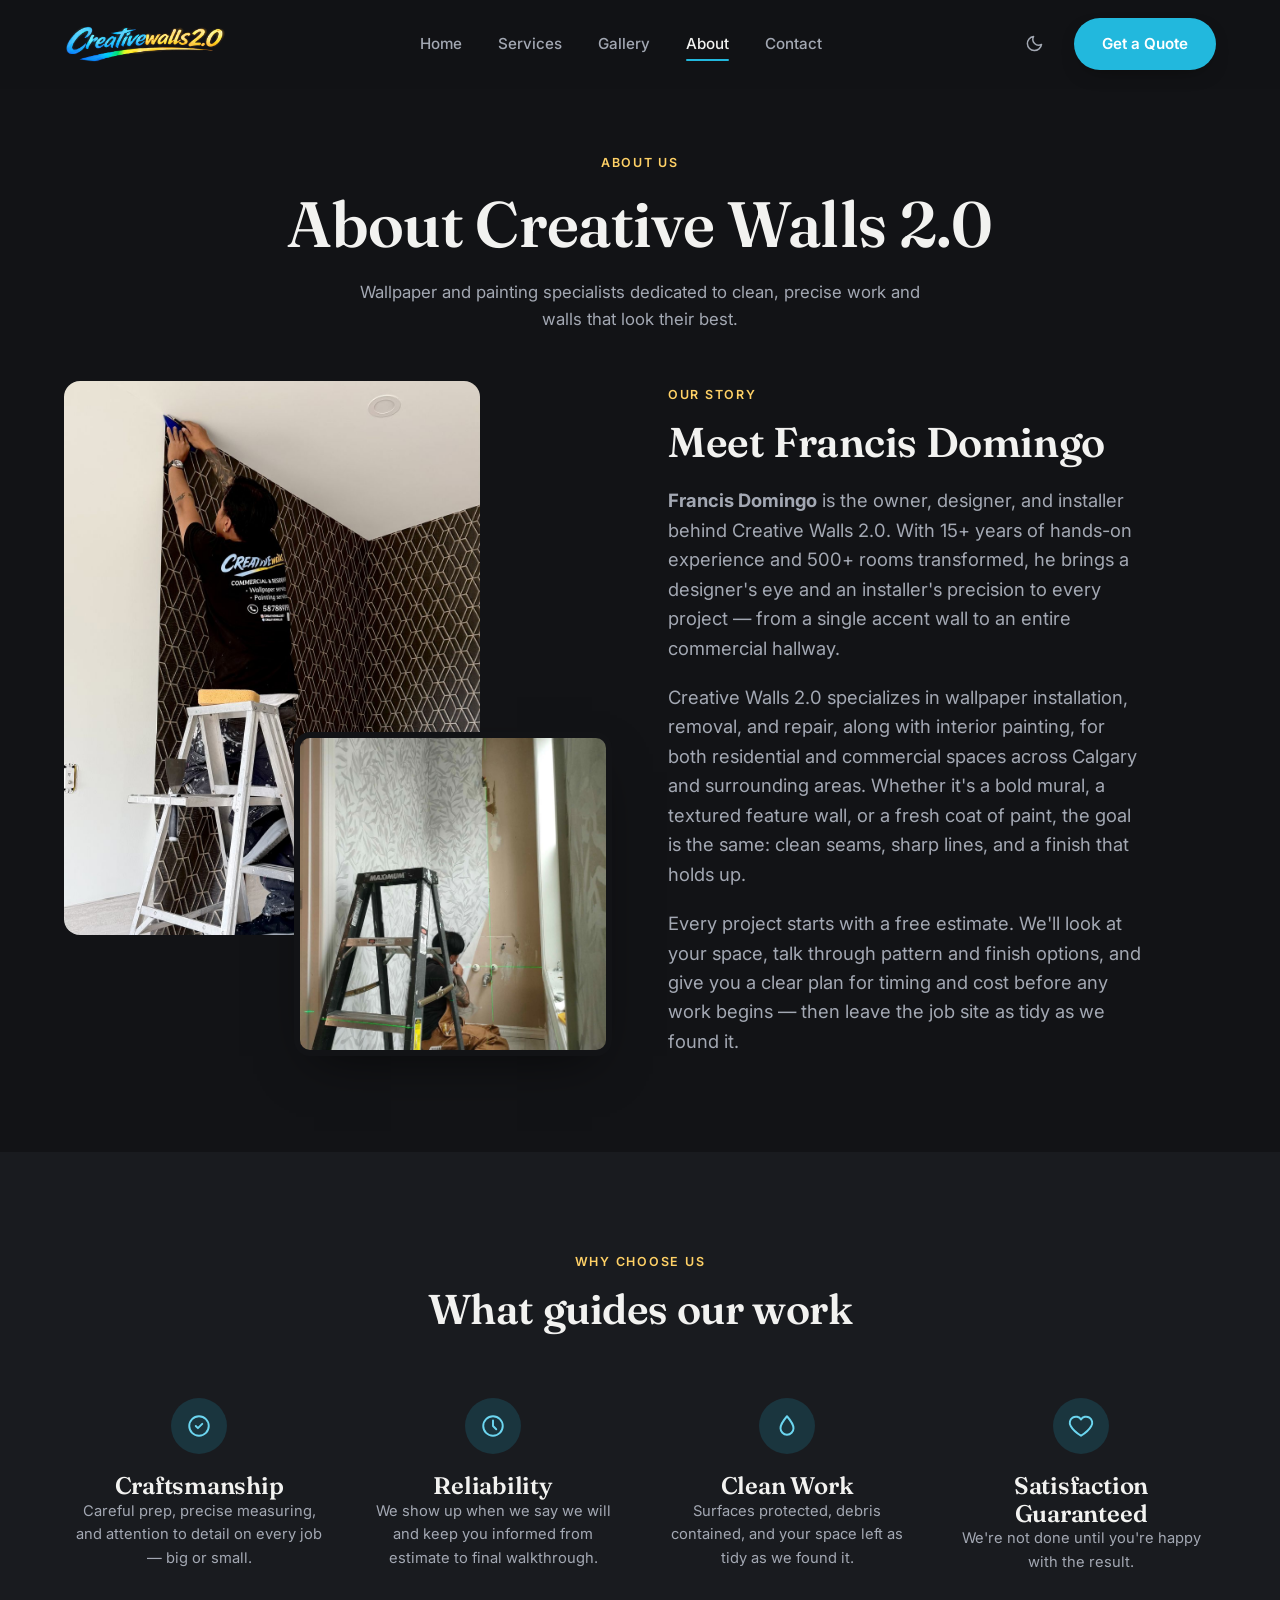
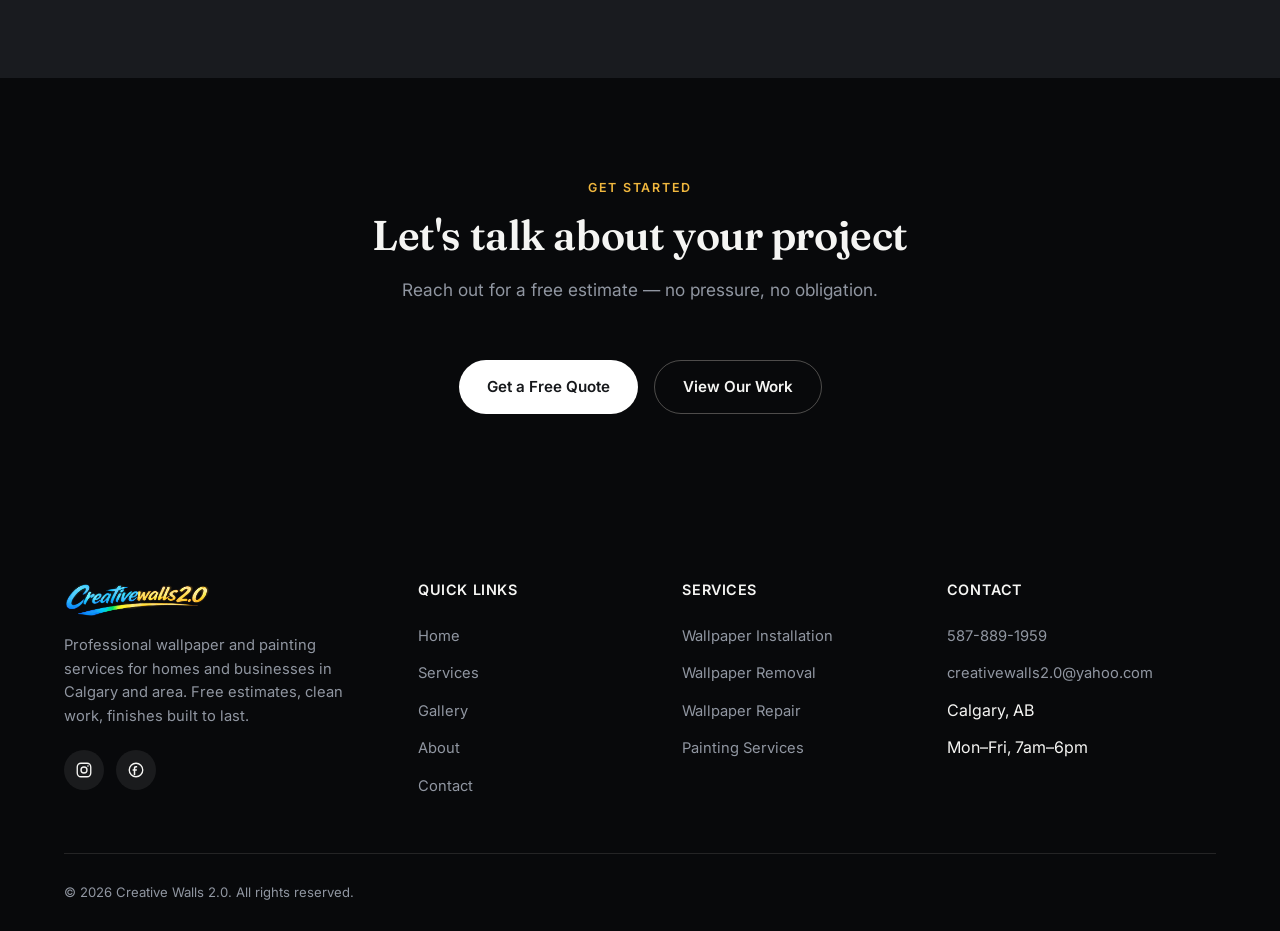
==== commit b594d77b: "About page: add second photo as an overlapping two-photo collage - New aboutUs2.jpg (camera stamp tr" ====
--- a/about.html
+++ b/about.html
@@ -60,8 +60,9 @@
   </div>
 
   <section class="container about-hero">
-    <div class="hero-media reveal">
-      <div class="photo"><img src="images/wallpaper/aboutUs.jpg" alt="Installer in a Creative Walls shirt on a ladder, smoothing geometric wallpaper into a ceiling corner" style="object-position: center 15%;" /></div>
+    <div class="about-photos reveal">
+      <div class="photo photo-main"><img src="images/wallpaper/aboutUs.jpg" alt="Installer in a Creative Walls shirt on a ladder, smoothing geometric wallpaper into a ceiling corner" style="object-position: center 15%;" /></div>
+      <div class="photo photo-second"><img src="images/wallpaper/aboutUs2.jpg" alt="Installer kneeling beside a ladder, hanging leaf-pattern wallpaper in a bathroom with laser guide lines" style="object-position: center 55%;" /></div>
     </div>
     <div class="hero-copy reveal">
       <span class="eyebrow">Our Story</span>
--- a/css/style.css
+++ b/css/style.css
@@ -392,6 +392,18 @@
 .about-hero { display: grid; grid-template-columns: 1fr 1fr; gap: 56px; align-items: center; }
 .about-hero .hero-media { align-self: stretch; }
 .about-hero .hero-media .photo { height: 100%; }
+
+/* Two-photo collage on the About page */
+.about-photos { position: relative; align-self: stretch; min-height: 640px; }
+.about-photos .photo { position: absolute; min-height: 0; }
+.about-photos .photo img { min-height: 0; }
+.about-photos .photo-main { top: 0; left: 0; width: 76%; height: 82%; }
+.about-photos .photo-second {
+  bottom: 0; right: 0;
+  width: 58%; height: 48%;
+  border: 6px solid var(--bg);
+  box-shadow: var(--shadow);
+}
 .about-hero .img-placeholder { min-height: 420px; }
 
 /* ---------- Gallery ---------- */
@@ -683,6 +695,7 @@
   .hero-media .photo, .hero-media .photo img { min-height: 320px; }
   .about-hero { grid-template-columns: 1fr; }
   .about-hero .hero-media .photo { height: 460px; }
+  .about-photos { min-height: 0; height: 500px; }
   .contact-grid { grid-template-columns: 1fr; }
   .grid-3, .grid-4 { grid-template-columns: repeat(2, 1fr); }
   .trust-grid { grid-template-columns: repeat(2, 1fr); }
